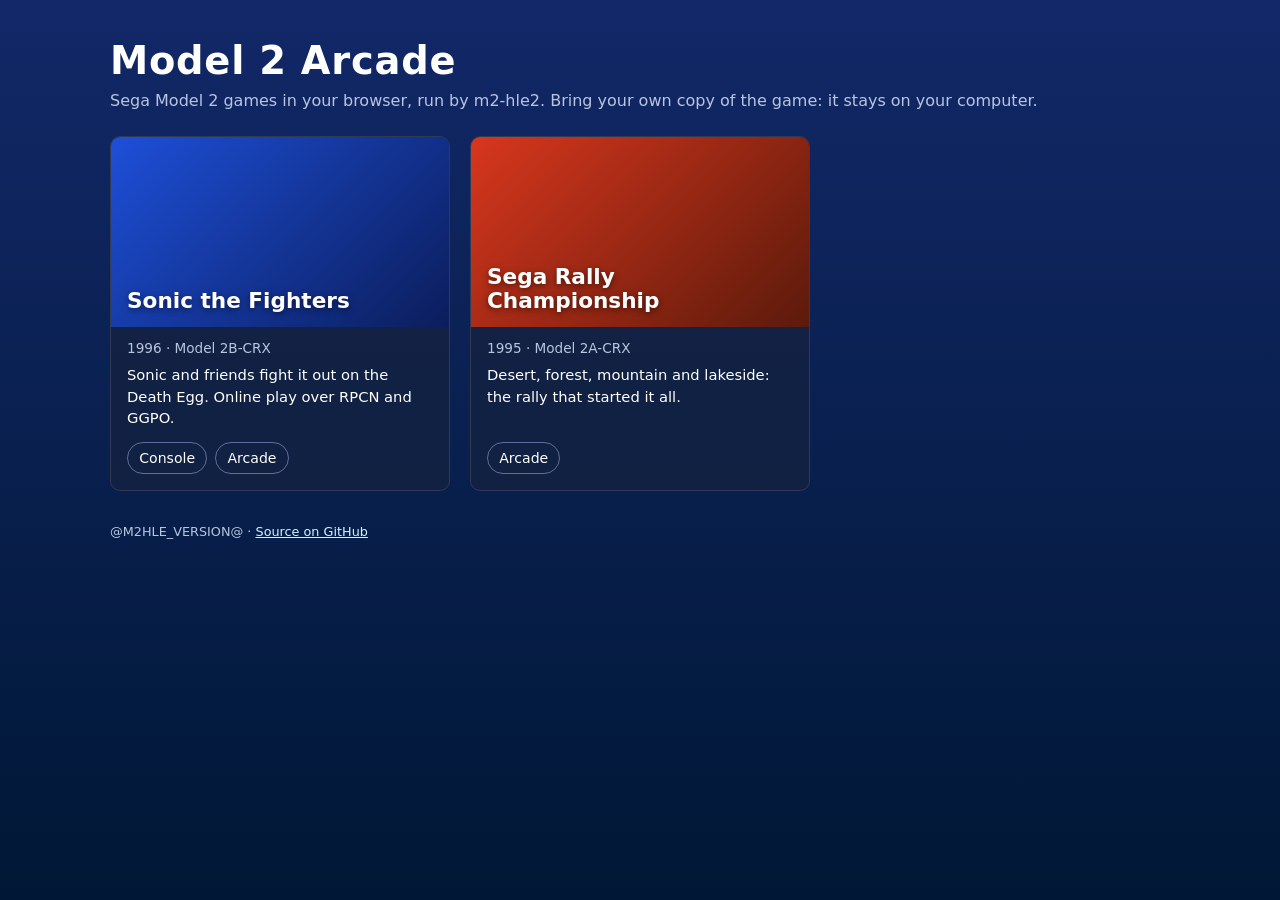
==== web/site/home.html @ 04a48ac2 "One site for every game: arcade.sonicthefighte.rs, ?game= and ?profile= (Pinboard #881) The web buil" ====
<!doctype html>
<html lang="en" data-version="@M2HLE_VERSION@">
<head>
<meta charset="utf-8">
<meta name="viewport" content="width=device-width, initial-scale=1">
<title>Model 2 Arcade</title>
<meta name="description" content="Play Sega Model 2 arcade games in your browser, with your own copy of the game.">
<meta name="theme-color" content="#001735">
<!-- The arcade's front page (Pinboard #881): a box per game, as noclip.website
     shows its games. index.html sends a visit that names no game here; a box
     links back to it with ?game= and ?profile= filled in (m2hle-games.js). No
     game art: the site holds no Sega asset (CLAUDE.md), so a box is its colours
     and its words. -->
<style>
@font-face {
  font-family: "PS3 Title";
  src: url("fonts/title.woff2?v=@M2HLE_VERSION@") format("woff2");
  font-weight: 900;
  font-display: swap;
}
@font-face {
  font-family: "PS3 Text";
  src: url("fonts/text.woff2?v=@M2HLE_VERSION@") format("woff2");
  font-weight: 500;
  font-display: swap;
}
:root { color-scheme: dark; --text: #ffffff; --dim: #B9C5DE; --edge: #303a55; }
* { box-sizing: border-box; }
body {
  margin: 0; min-height: 100vh; color: var(--text);
  font: 500 1rem/1.45 "PS3 Text", system-ui, sans-serif;
  background: linear-gradient(#122868, #001735) fixed;
}
header, main, footer { max-width: 1100px; margin: 0 auto; padding: 0 1.25rem; }
header { padding-top: 2.5rem; padding-bottom: 1.5rem; }
h1 { margin: 0; font: 900 2.4rem/1.1 "PS3 Title", system-ui, sans-serif; letter-spacing: 0.02em; }
header p { margin: 0.4rem 0 0; color: var(--dim); }
#games {
  display: grid; gap: 1.25rem; padding: 0; margin: 0; list-style: none;
  grid-template-columns: repeat(auto-fill, minmax(260px, 1fr));
}
.game {
  display: flex; flex-direction: column; overflow: hidden;
  background: rgba(19, 34, 65, 0.85); border: 1px solid var(--edge); border-radius: 10px;
  transition: transform 0.12s, border-color 0.12s;
}
.game:hover, .game:focus-within { transform: translateY(-3px); border-color: #7aa7ff; }
.game > a { color: inherit; text-decoration: none; display: block; }
.marquee {
  aspect-ratio: 16 / 9; display: flex; align-items: flex-end; padding: 0.9rem 1rem;
  background: linear-gradient(135deg, var(--c0), var(--c1));
  font: 900 1.35rem/1.1 "PS3 Title", system-ui, sans-serif; text-shadow: 0 2px 6px #0008;
  overflow-wrap: anywhere;
}
.about { padding: 0.75rem 1rem 0; }
.about .meta { color: var(--dim); font-size: 0.85rem; }
.about p { margin: 0.35rem 0 0; font-size: 0.92rem; }
.profiles { display: flex; flex-wrap: wrap; gap: 0.5rem; padding: 0.85rem 1rem 1rem; margin-top: auto; }
.profiles a {
  color: var(--text); text-decoration: none; font-size: 0.88rem;
  padding: 0.3rem 0.7rem; border: 1px solid #5c6f9c; border-radius: 999px;
}
.profiles a:hover, .profiles a:focus { background: #2a4a8f; border-color: #9fbfff; }
footer { padding-top: 2rem; padding-bottom: 2rem; color: var(--dim); font-size: 0.8rem; }
footer a { color: #CFF3FF; }
</style>
</head>
<body>
<header>
  <h1>Model 2 Arcade</h1>
  <p>Sega Model 2 games in your browser, run by m2-hle2. Bring your own copy of the game: it stays on your computer.</p>
</header>
<main>
  <ul id="games"></ul>
  <noscript><p>This page needs JavaScript to run the games.</p></noscript>
</main>
<footer>
  <span id="build">@M2HLE_VERSION@</span> &middot;
  <a href="https://github.com/biggestsonicfan/m2-hle2" target="_blank" rel="noopener noreferrer">Source on GitHub</a>
</footer>
<script src="m2hle-games.js?v=@M2HLE_VERSION@"></script>
<script src="m2hle-home.js?v=@M2HLE_VERSION@"></script>
</body>
</html>
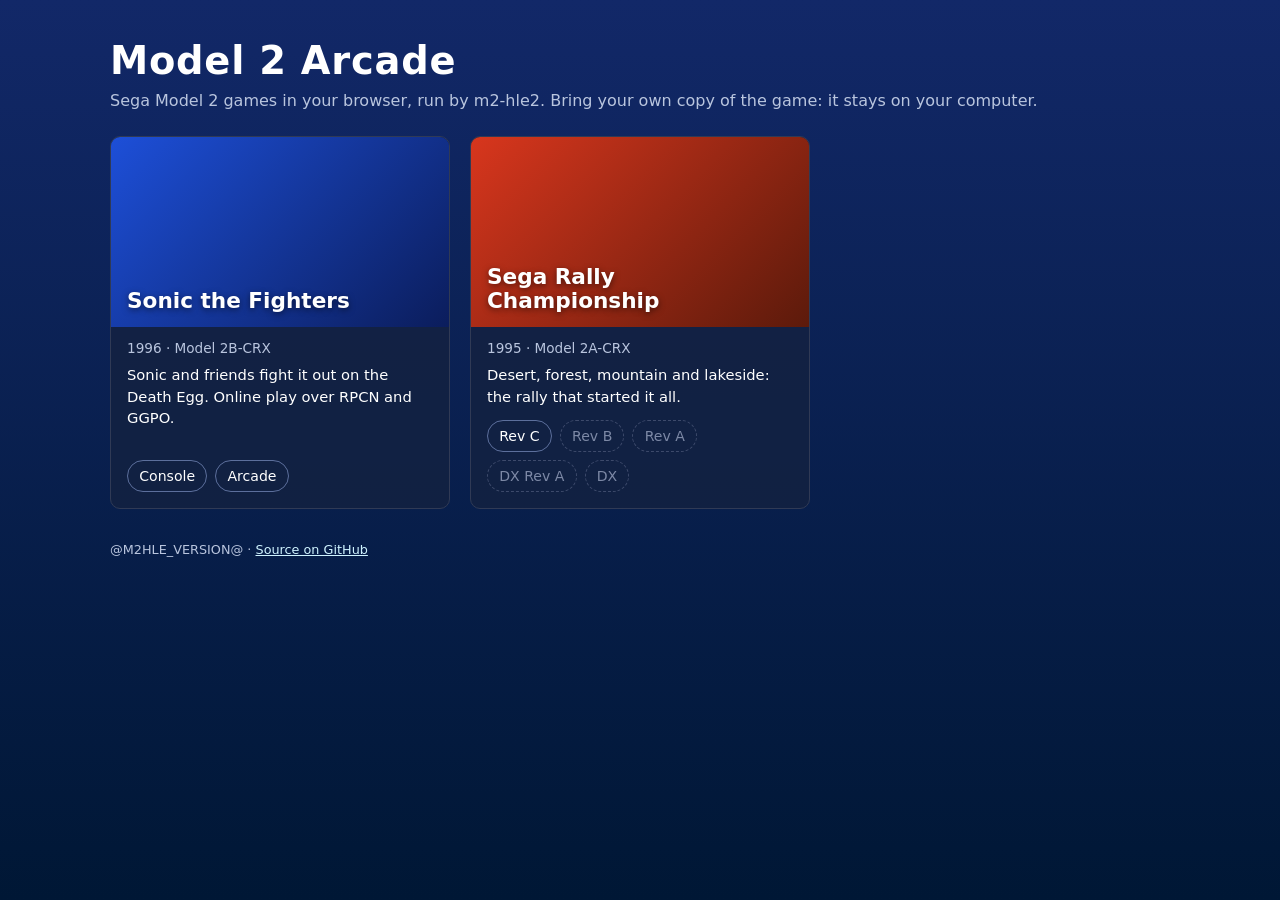
==== commit b247f668: "Front page lists every variant of a game; the ones without a profile greyed (Pinboard #881) Sega Ral" ====
--- a/web/site/home.html
+++ b/web/site/home.html
@@ -56,10 +56,11 @@
 .about .meta { color: var(--dim); font-size: 0.85rem; }
 .about p { margin: 0.35rem 0 0; font-size: 0.92rem; }
 .profiles { display: flex; flex-wrap: wrap; gap: 0.5rem; padding: 0.85rem 1rem 1rem; margin-top: auto; }
-.profiles a {
+.profiles a, .profiles .soon {
   color: var(--text); text-decoration: none; font-size: 0.88rem;
   padding: 0.3rem 0.7rem; border: 1px solid #5c6f9c; border-radius: 999px;
 }
+.profiles .soon { color: #7d89a6; border-style: dashed; border-color: #3d4a6b; cursor: default; }
 .profiles a:hover, .profiles a:focus { background: #2a4a8f; border-color: #9fbfff; }
 footer { padding-top: 2rem; padding-bottom: 2rem; color: var(--dim); font-size: 0.8rem; }
 footer a { color: #CFF3FF; }
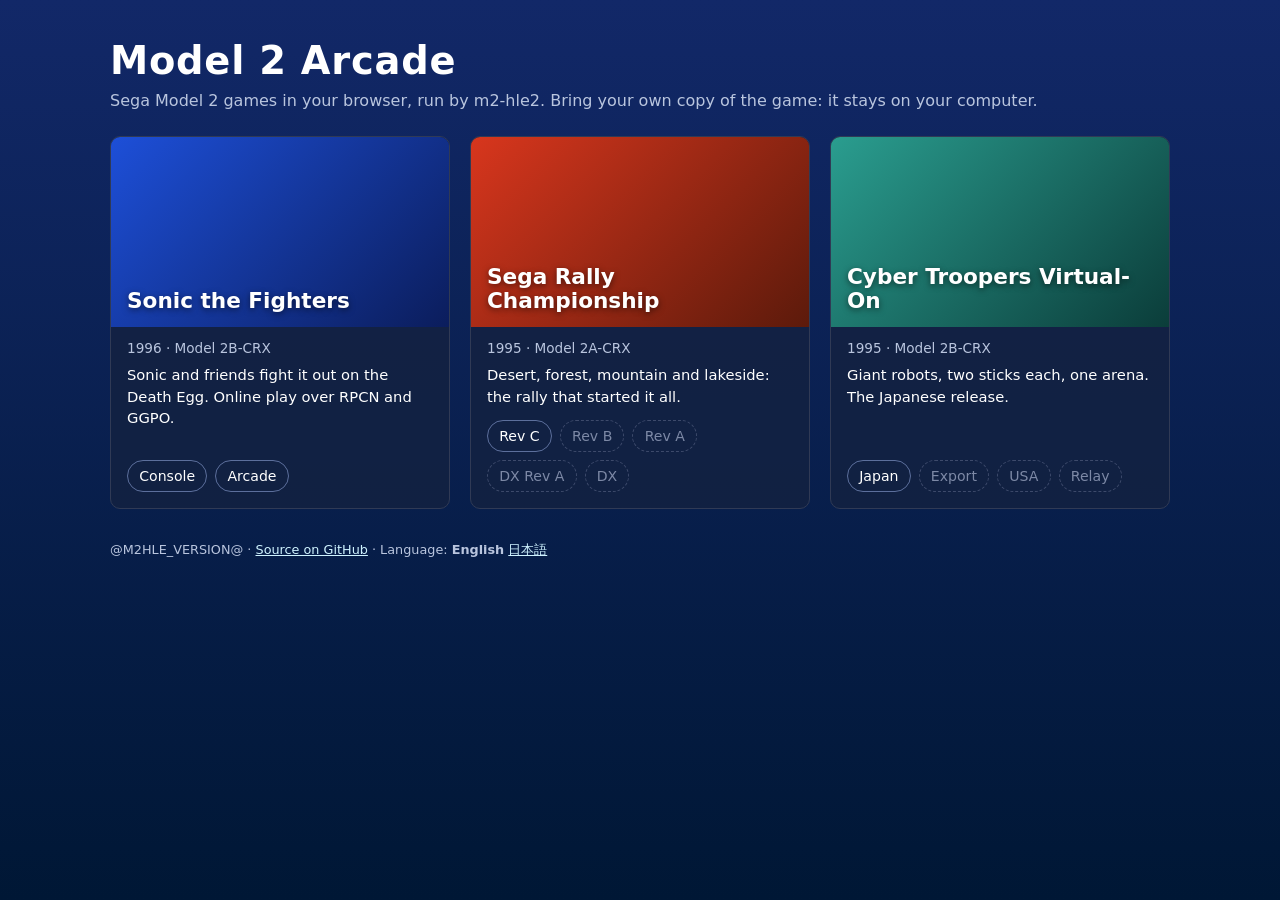
==== commit 453a02b9: "Web: languages (English, Japanese) with ?lang=, Virtual-On page (Pinboard #935) m2hle-lang.js holds " ====
--- a/web/site/home.html
+++ b/web/site/home.html
@@ -68,8 +68,8 @@
 </head>
 <body>
 <header>
-  <h1>Model 2 Arcade</h1>
-  <p>Sega Model 2 games in your browser, run by m2-hle2. Bring your own copy of the game: it stays on your computer.</p>
+  <h1 data-i18n="home.title">Model 2 Arcade</h1>
+  <p data-i18n="home.lead">Sega Model 2 games in your browser, run by m2-hle2. Bring your own copy of the game: it stays on your computer.</p>
 </header>
 <main>
   <ul id="games"></ul>
@@ -77,8 +77,10 @@
 </main>
 <footer>
   <span id="build">@M2HLE_VERSION@</span> &middot;
-  <a href="https://github.com/biggestsonicfan/m2-hle2" target="_blank" rel="noopener noreferrer">Source on GitHub</a>
+  <a href="https://github.com/biggestsonicfan/m2-hle2" target="_blank" rel="noopener noreferrer" data-i18n="site.source">Source on GitHub</a> &middot;
+  <span id="langs"><span data-i18n="site.language">Language</span>:</span>
 </footer>
+<script src="m2hle-lang.js?v=@M2HLE_VERSION@"></script>
 <script src="m2hle-games.js?v=@M2HLE_VERSION@"></script>
 <script src="m2hle-home.js?v=@M2HLE_VERSION@"></script>
 </body>
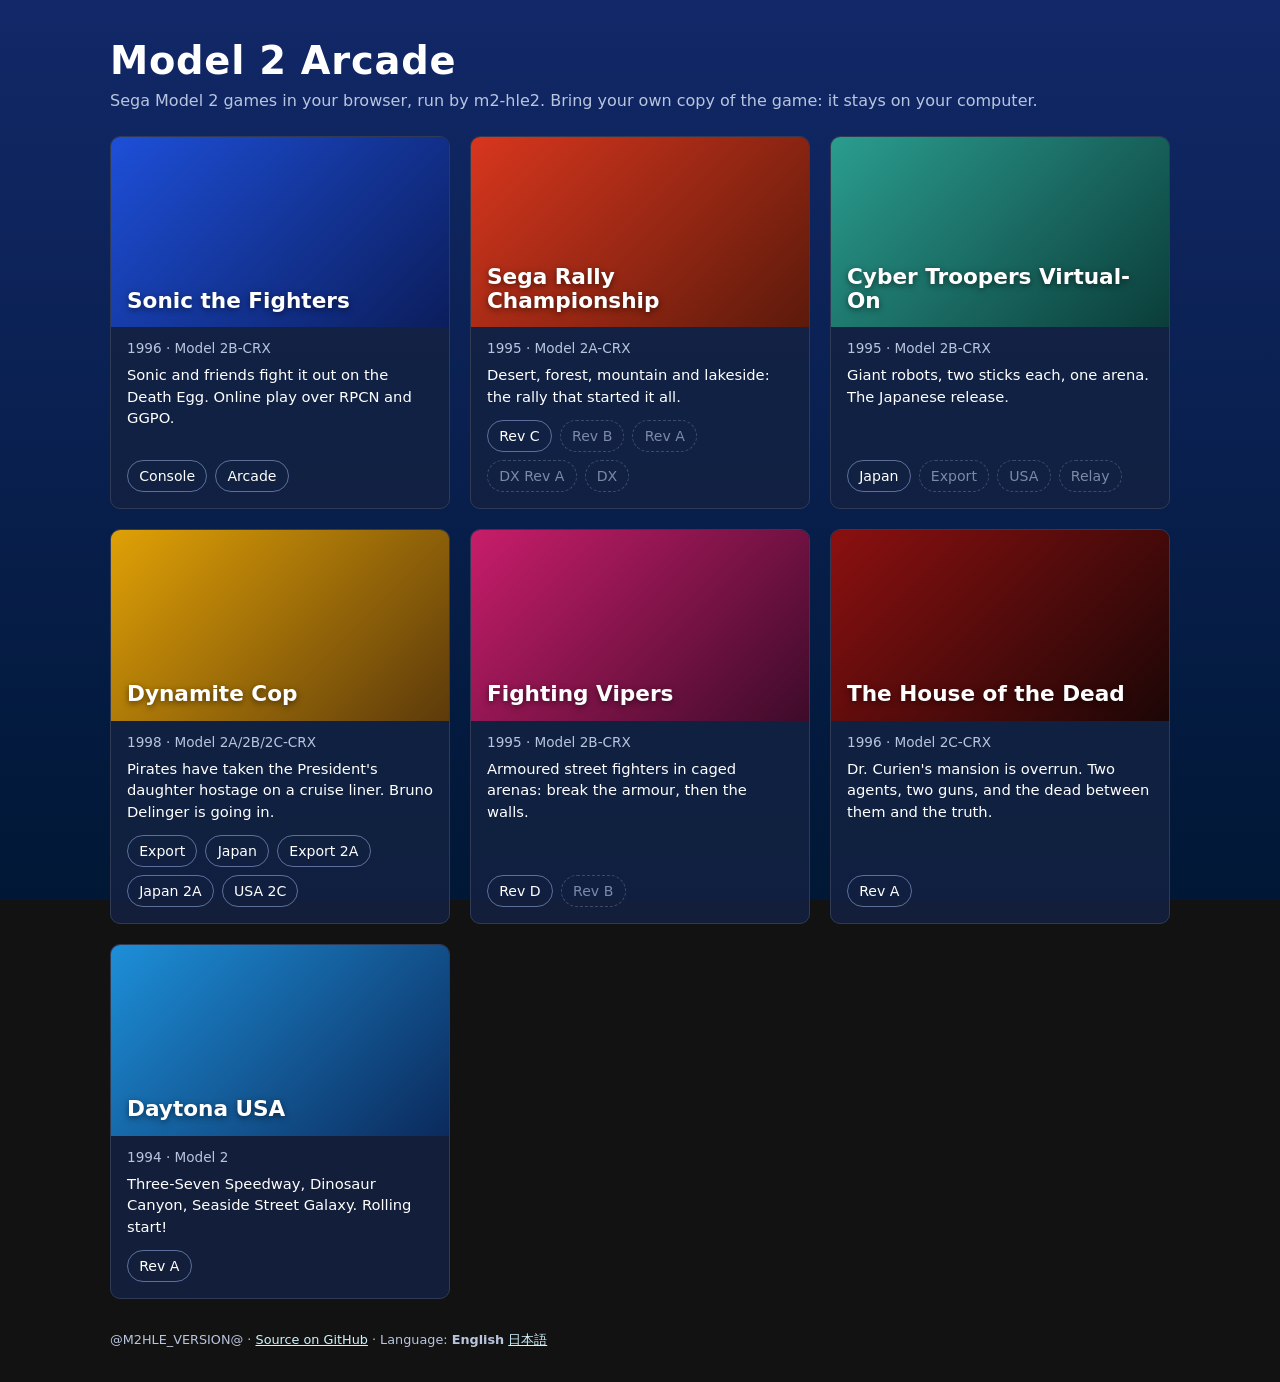
==== commit 3a9148c1: "Web: no double-tap zoom on iOS Safari (Pinboard #1057) Safari ignores touch-action: manipulation/non" ====
--- a/web/site/home.html
+++ b/web/site/home.html
@@ -26,6 +26,7 @@
 }
 :root { color-scheme: dark; --text: #ffffff; --dim: #B9C5DE; --edge: #303a55; }
 * { box-sizing: border-box; }
+html { touch-action: manipulation; }   /* no double-tap zoom (m2hle-nozoom.js does it for Safari) */
 body {
   margin: 0; min-height: 100vh; color: var(--text);
   font: 500 1rem/1.45 "PS3 Text", system-ui, sans-serif;
@@ -82,6 +83,7 @@
 </footer>
 <script src="m2hle-lang.js?v=@M2HLE_VERSION@"></script>
 <script src="m2hle-games.js?v=@M2HLE_VERSION@"></script>
+<script src="m2hle-nozoom.js?v=@M2HLE_VERSION@"></script>
 <script src="m2hle-home.js?v=@M2HLE_VERSION@"></script>
 </body>
 </html>
